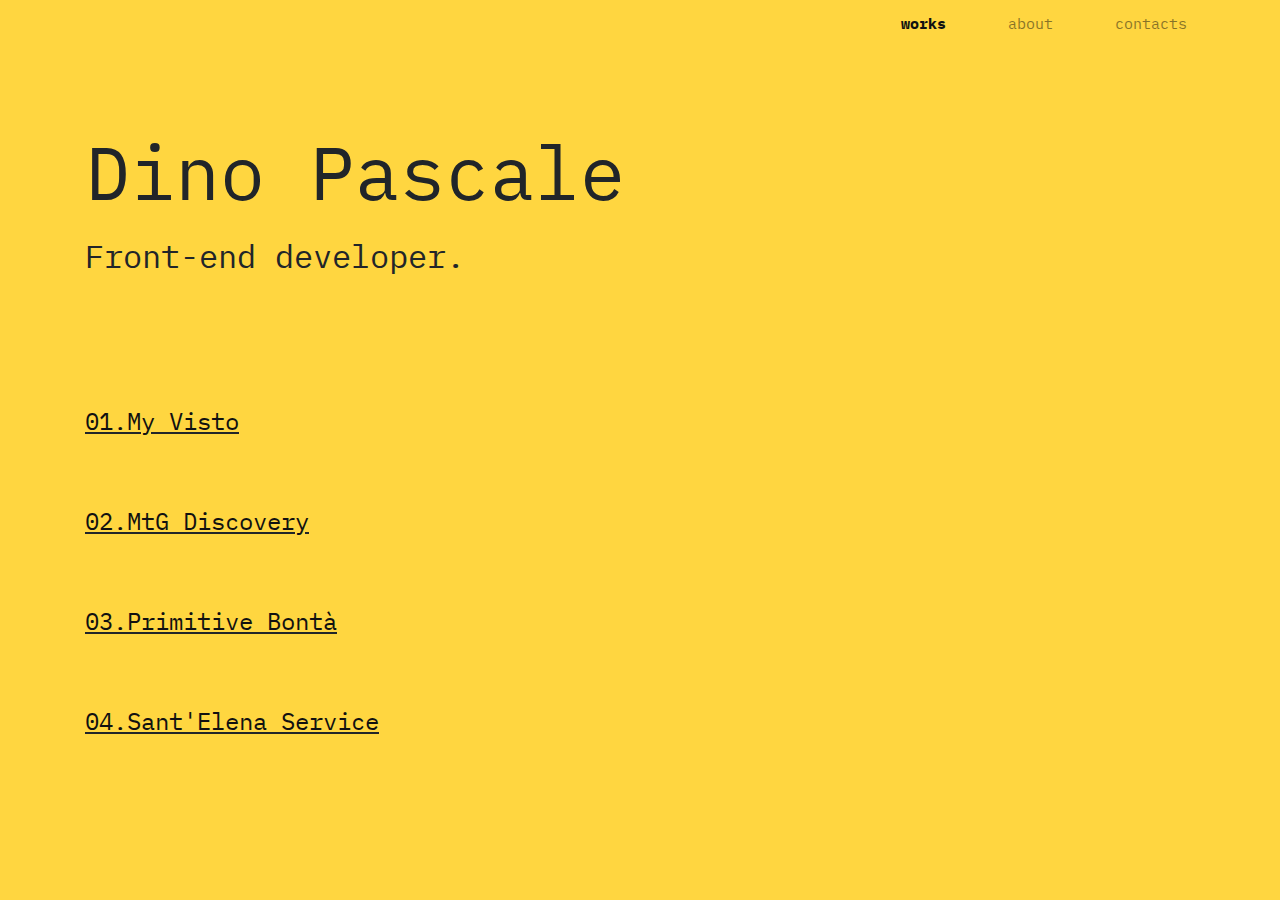
==== index.html @ 56439adc "better bottom bar UX" ====
<!DOCTYPE html><html><head><meta charset=utf-8><meta name=viewport content="width=device-width,initial-scale=1"><title>Dino Pascale - Front End Dev</title><link href="https://fonts.googleapis.com/css?family=IBM+Plex+Mono" rel=stylesheet><link rel=apple-touch-icon sizes=180x180 href=/apple-touch-icon.png><link rel=icon type=image/png sizes=32x32 href=/favicon-32x32.png><link rel=icon type=image/png sizes=16x16 href=/favicon-16x16.png><link rel=manifest href=/site.webmanifest><link rel=mask-icon href=/safari-pinned-tab.svg color=#5bbad5><meta name=msapplication-TileColor content=#da532c><meta name=theme-color content=#ffffff><link href=/static/css/app.444798cd7ded17d942bd62f566449132.css rel=stylesheet></head><body><div id=app></div><script type=text/javascript src=/static/js/manifest.121af73f78ad53e9c118.js></script><script type=text/javascript src=/static/js/vendor.e230e32aa251f1a2d956.js></script><script type=text/javascript src=/static/js/app.e3650a2607b8b987b3db.js></script></body></html>
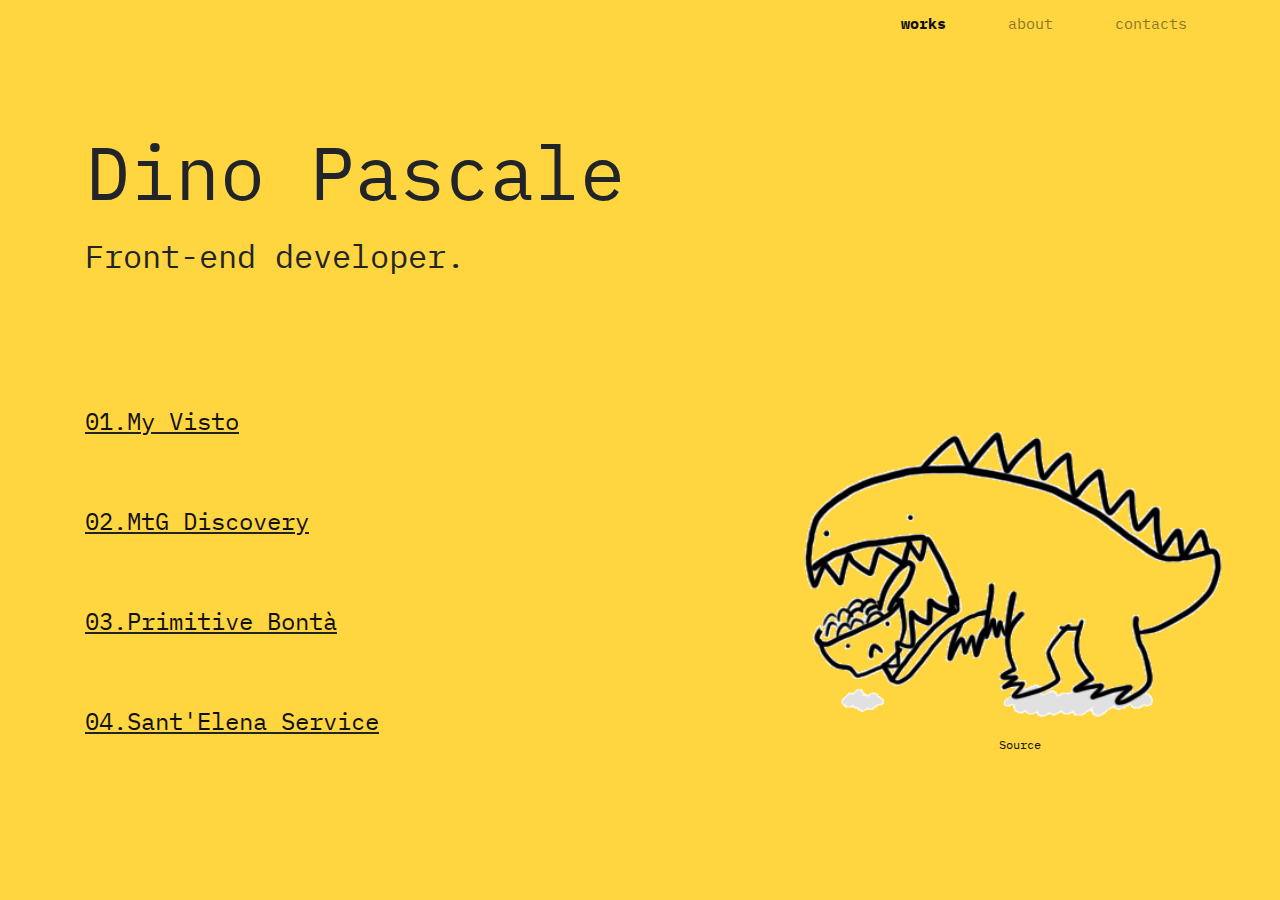
==== commit f10a0bf2: "img in home" ====
--- a/index.html
+++ b/index.html
@@ -1 +1 @@
-<!DOCTYPE html><html><head><meta charset=utf-8><meta name=viewport content="width=device-width,initial-scale=1"><title>Dino Pascale - Front End Dev</title><link href="https://fonts.googleapis.com/css?family=IBM+Plex+Mono" rel=stylesheet><link rel=apple-touch-icon sizes=180x180 href=/apple-touch-icon.png><link rel=icon type=image/png sizes=32x32 href=/favicon-32x32.png><link rel=icon type=image/png sizes=16x16 href=/favicon-16x16.png><link rel=manifest href=/site.webmanifest><link rel=mask-icon href=/safari-pinned-tab.svg color=#5bbad5><meta name=msapplication-TileColor content=#da532c><meta name=theme-color content=#ffffff><link href=/static/css/app.444798cd7ded17d942bd62f566449132.css rel=stylesheet></head><body><div id=app></div><script type=text/javascript src=/static/js/manifest.121af73f78ad53e9c118.js></script><script type=text/javascript src=/static/js/vendor.e230e32aa251f1a2d956.js></script><script type=text/javascript src=/static/js/app.e3650a2607b8b987b3db.js></script></body></html>+<!DOCTYPE html><html><head><meta charset=utf-8><meta name=viewport content="width=device-width,initial-scale=1"><title>Dino Pascale - Front End Dev</title><link href="https://fonts.googleapis.com/css?family=IBM+Plex+Mono" rel=stylesheet><link rel=apple-touch-icon sizes=180x180 href=/apple-touch-icon.png><link rel=icon type=image/png sizes=32x32 href=/favicon-32x32.png><link rel=icon type=image/png sizes=16x16 href=/favicon-16x16.png><link rel=manifest href=/site.webmanifest><link rel=mask-icon href=/safari-pinned-tab.svg color=#5bbad5><meta name=msapplication-TileColor content=#da532c><meta name=theme-color content=#ffffff><link href=/static/css/app.8baf8853236ff464d6edb6bae694fe90.css rel=stylesheet></head><body><div id=app></div><script type=text/javascript src=/static/js/manifest.121af73f78ad53e9c118.js></script><script type=text/javascript src=/static/js/vendor.e230e32aa251f1a2d956.js></script><script type=text/javascript src=/static/js/app.b9dfefa46fae0f9e2f58.js></script></body></html>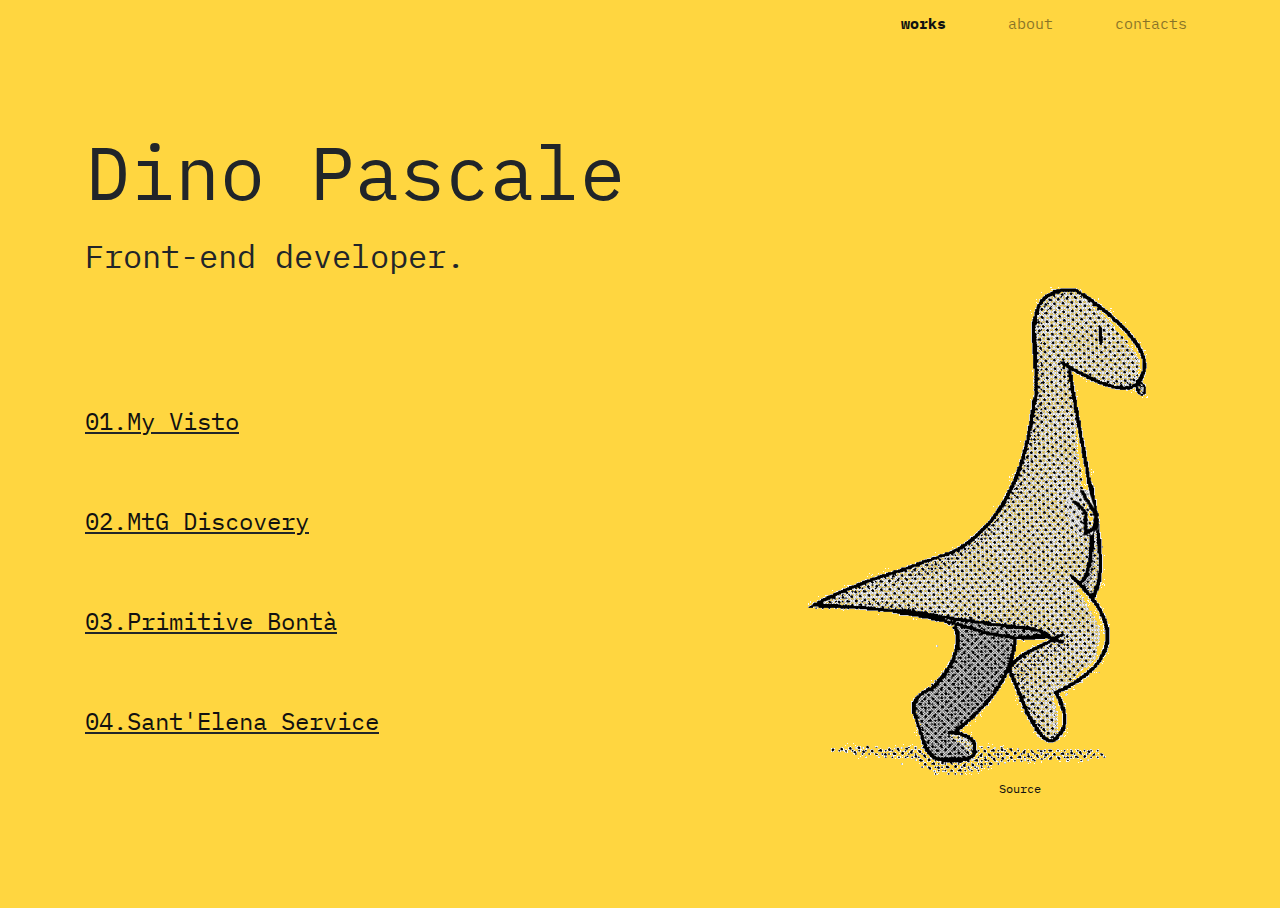
==== commit bc778936: "changed image" ====
--- a/index.html
+++ b/index.html
@@ -1 +1 @@
-<!DOCTYPE html><html><head><meta charset=utf-8><meta name=viewport content="width=device-width,initial-scale=1"><title>Dino Pascale - Front End Dev</title><link href="https://fonts.googleapis.com/css?family=IBM+Plex+Mono" rel=stylesheet><link rel=apple-touch-icon sizes=180x180 href=/apple-touch-icon.png><link rel=icon type=image/png sizes=32x32 href=/favicon-32x32.png><link rel=icon type=image/png sizes=16x16 href=/favicon-16x16.png><link rel=manifest href=/site.webmanifest><link rel=mask-icon href=/safari-pinned-tab.svg color=#5bbad5><meta name=msapplication-TileColor content=#da532c><meta name=theme-color content=#ffffff><link href=/static/css/app.8baf8853236ff464d6edb6bae694fe90.css rel=stylesheet></head><body><div id=app></div><script type=text/javascript src=/static/js/manifest.121af73f78ad53e9c118.js></script><script type=text/javascript src=/static/js/vendor.e230e32aa251f1a2d956.js></script><script type=text/javascript src=/static/js/app.b9dfefa46fae0f9e2f58.js></script></body></html>+<!DOCTYPE html><html><head><meta charset=utf-8><meta name=viewport content="width=device-width,initial-scale=1"><title>Dino Pascale - Front End Dev</title><link href="https://fonts.googleapis.com/css?family=IBM+Plex+Mono" rel=stylesheet><link rel=apple-touch-icon sizes=180x180 href=/apple-touch-icon.png><link rel=icon type=image/png sizes=32x32 href=/favicon-32x32.png><link rel=icon type=image/png sizes=16x16 href=/favicon-16x16.png><link rel=manifest href=/site.webmanifest><link rel=mask-icon href=/safari-pinned-tab.svg color=#5bbad5><meta name=msapplication-TileColor content=#da532c><meta name=theme-color content=#ffffff><link href=/static/css/app.d6c41c59d0a02c7fffa979915af74f83.css rel=stylesheet></head><body><div id=app></div><script type=text/javascript src=/static/js/manifest.121af73f78ad53e9c118.js></script><script type=text/javascript src=/static/js/vendor.e230e32aa251f1a2d956.js></script><script type=text/javascript src=/static/js/app.05e307673b3b96150803.js></script></body></html>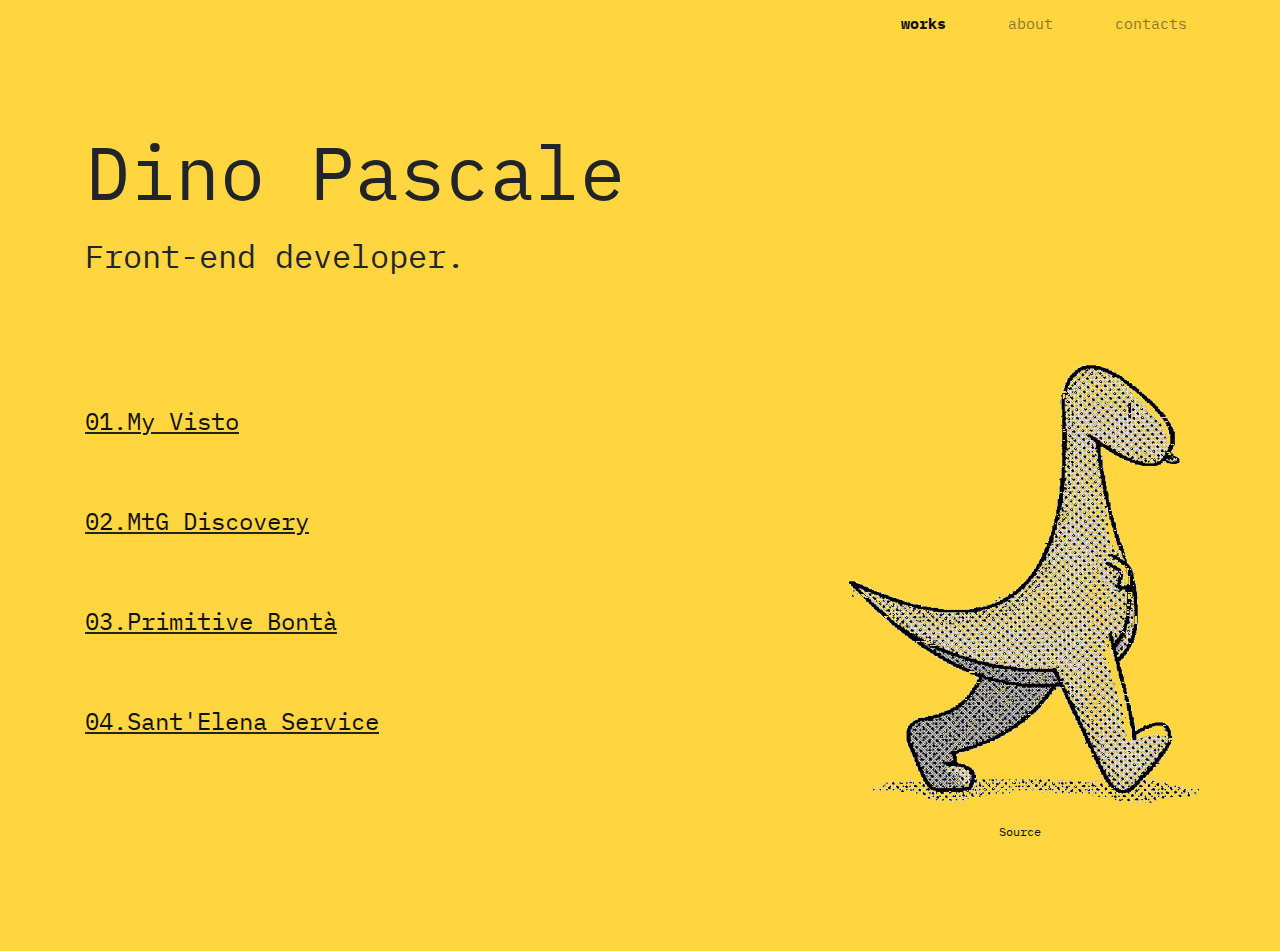
==== commit 7fc80193: "better home img" ====
--- a/index.html
+++ b/index.html
@@ -1 +1 @@
-<!DOCTYPE html><html><head><meta charset=utf-8><meta name=viewport content="width=device-width,initial-scale=1"><title>Dino Pascale - Front End Dev</title><link href="https://fonts.googleapis.com/css?family=IBM+Plex+Mono" rel=stylesheet><link rel=apple-touch-icon sizes=180x180 href=/apple-touch-icon.png><link rel=icon type=image/png sizes=32x32 href=/favicon-32x32.png><link rel=icon type=image/png sizes=16x16 href=/favicon-16x16.png><link rel=manifest href=/site.webmanifest><link rel=mask-icon href=/safari-pinned-tab.svg color=#5bbad5><meta name=msapplication-TileColor content=#da532c><meta name=theme-color content=#ffffff><link href=/static/css/app.d6c41c59d0a02c7fffa979915af74f83.css rel=stylesheet></head><body><div id=app></div><script type=text/javascript src=/static/js/manifest.121af73f78ad53e9c118.js></script><script type=text/javascript src=/static/js/vendor.e230e32aa251f1a2d956.js></script><script type=text/javascript src=/static/js/app.05e307673b3b96150803.js></script></body></html>+<!DOCTYPE html><html><head><meta charset=utf-8><meta name=viewport content="width=device-width,initial-scale=1"><title>Dino Pascale - Front End Dev</title><link href="https://fonts.googleapis.com/css?family=IBM+Plex+Mono" rel=stylesheet><link rel=apple-touch-icon sizes=180x180 href=/apple-touch-icon.png><link rel=icon type=image/png sizes=32x32 href=/favicon-32x32.png><link rel=icon type=image/png sizes=16x16 href=/favicon-16x16.png><link rel=manifest href=/site.webmanifest><link rel=mask-icon href=/safari-pinned-tab.svg color=#5bbad5><meta name=msapplication-TileColor content=#da532c><meta name=theme-color content=#ffffff><link href=/static/css/app.d6c41c59d0a02c7fffa979915af74f83.css rel=stylesheet></head><body><div id=app></div><script type=text/javascript src=/static/js/manifest.792cb4bed58f815be4e5.js></script><script type=text/javascript src=/static/js/vendor.99d40db697d53107eff8.js></script><script type=text/javascript src=/static/js/app.398aac77c0210e6d8a2b.js></script></body></html>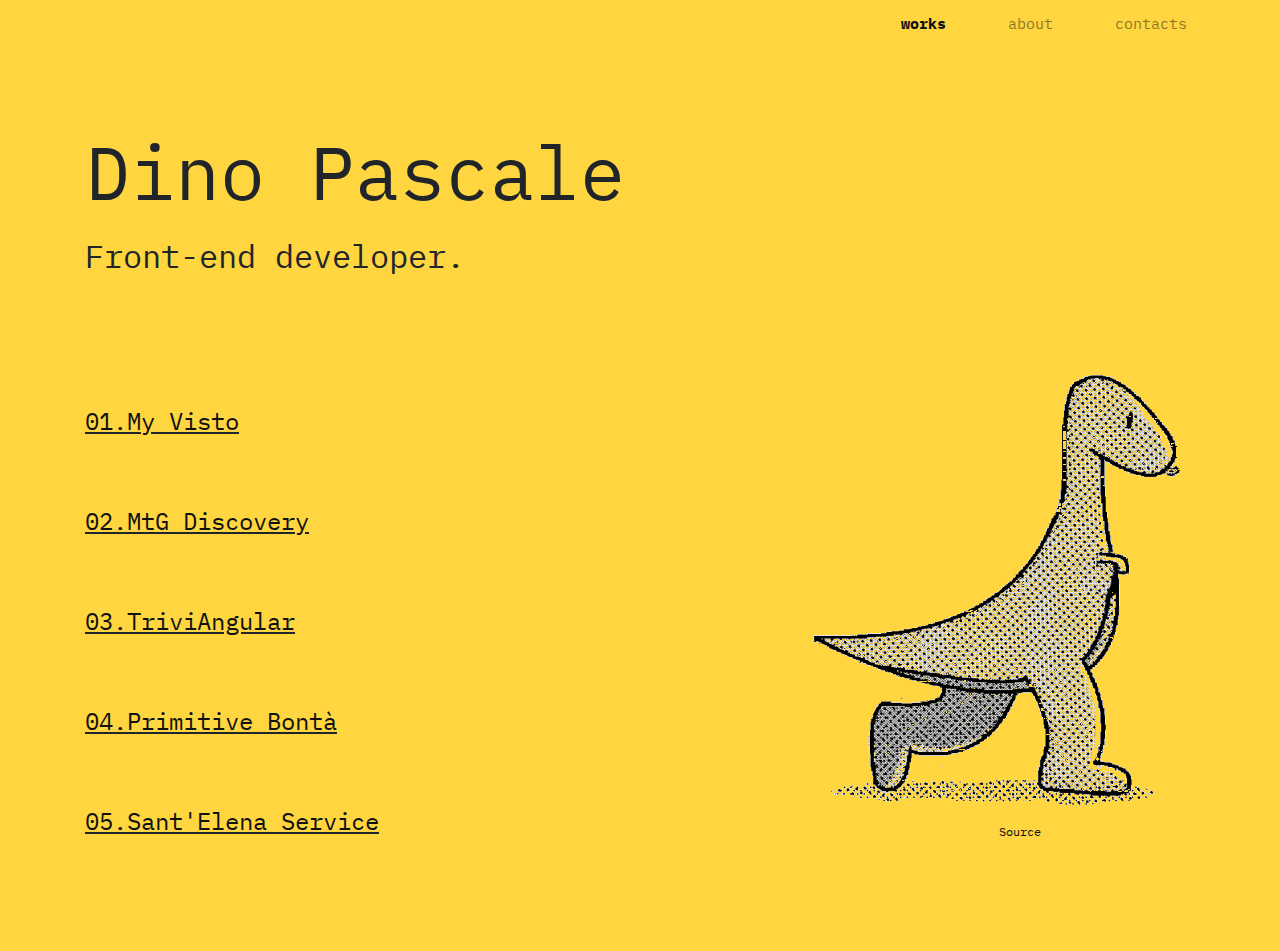
==== commit 6e699dcc: "added angular and trivia app" ====
--- a/index.html
+++ b/index.html
@@ -1 +1 @@
-<!DOCTYPE html><html><head><meta charset=utf-8><meta name=viewport content="width=device-width,initial-scale=1"><title>Dino Pascale - Front End Dev</title><link href="https://fonts.googleapis.com/css?family=IBM+Plex+Mono" rel=stylesheet><link rel=apple-touch-icon sizes=180x180 href=/apple-touch-icon.png><link rel=icon type=image/png sizes=32x32 href=/favicon-32x32.png><link rel=icon type=image/png sizes=16x16 href=/favicon-16x16.png><link rel=manifest href=/site.webmanifest><link rel=mask-icon href=/safari-pinned-tab.svg color=#5bbad5><meta name=msapplication-TileColor content=#da532c><meta name=theme-color content=#ffffff><link href=/static/css/app.d6c41c59d0a02c7fffa979915af74f83.css rel=stylesheet></head><body><div id=app></div><script type=text/javascript src=/static/js/manifest.792cb4bed58f815be4e5.js></script><script type=text/javascript src=/static/js/vendor.99d40db697d53107eff8.js></script><script type=text/javascript src=/static/js/app.398aac77c0210e6d8a2b.js></script></body></html>+<!DOCTYPE html><html><head><meta charset=utf-8><meta name=viewport content="width=device-width,initial-scale=1"><title>Dino Pascale - Front End Dev</title><link href="https://fonts.googleapis.com/css?family=IBM+Plex+Mono" rel=stylesheet><link rel=apple-touch-icon sizes=180x180 href=/apple-touch-icon.png><link rel=icon type=image/png sizes=32x32 href=/favicon-32x32.png><link rel=icon type=image/png sizes=16x16 href=/favicon-16x16.png><link rel=manifest href=/site.webmanifest><link rel=mask-icon href=/safari-pinned-tab.svg color=#5bbad5><meta name=msapplication-TileColor content=#da532c><meta name=theme-color content=#ffffff><link href=/static/css/app.27ef8f8588bab8695a479d10af60c29f.css rel=stylesheet></head><body><div id=app></div><script type=text/javascript src=/static/js/manifest.24f8e4de45a42cb72bf0.js></script><script type=text/javascript src=/static/js/vendor.5e3b9855f0b87bff0bac.js></script><script type=text/javascript src=/static/js/app.f387b7f883c5d0f5eb4b.js></script></body></html>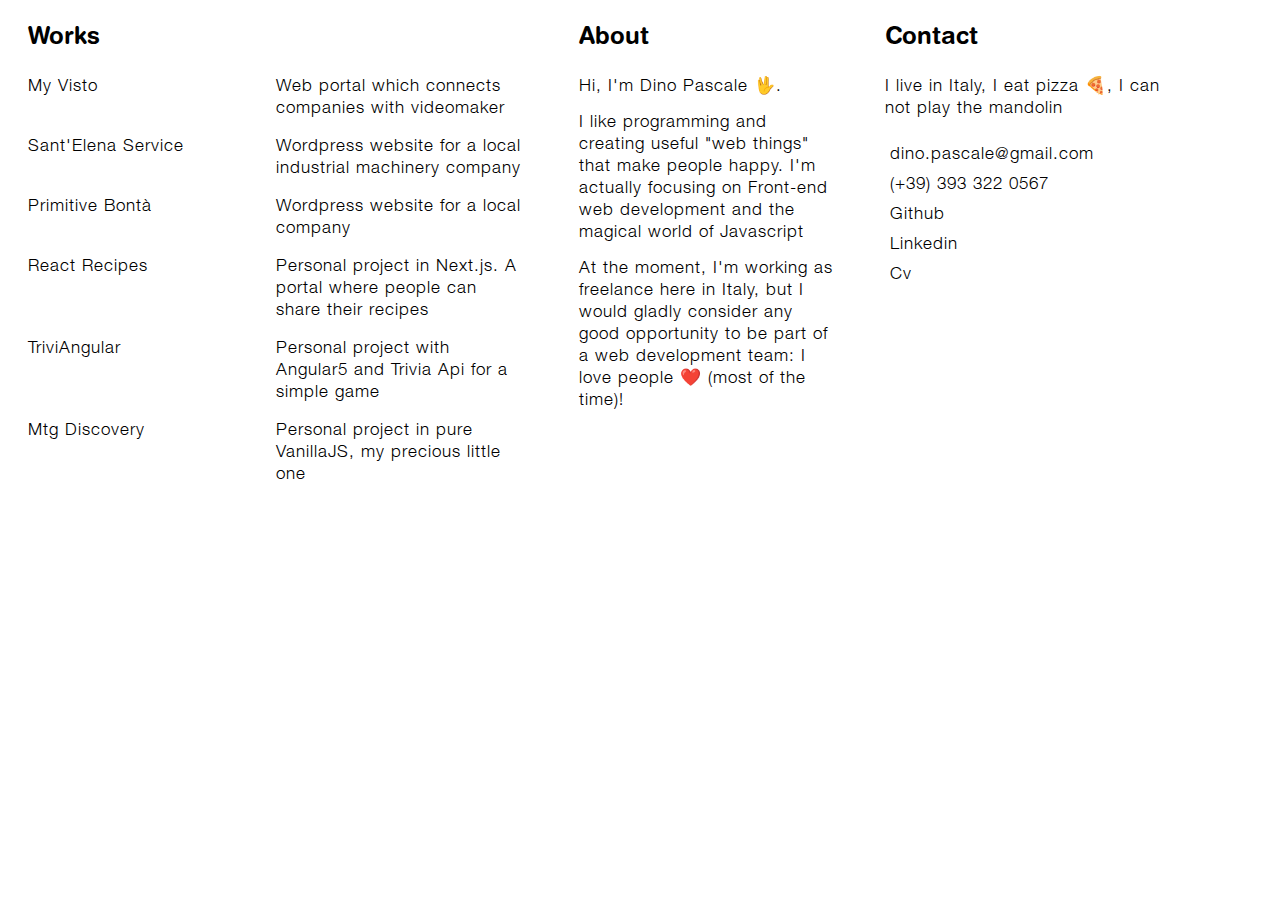
==== commit 11e8575a: "New brutalist version of the website" ====
--- a/index.html
+++ b/index.html
@@ -1 +1 @@
-<!DOCTYPE html><html><head><meta charset=utf-8><meta name=viewport content="width=device-width,initial-scale=1"><title>Dino Pascale - Front End Dev</title><link href="https://fonts.googleapis.com/css?family=IBM+Plex+Mono" rel=stylesheet><link rel=apple-touch-icon sizes=180x180 href=/apple-touch-icon.png><link rel=icon type=image/png sizes=32x32 href=/favicon-32x32.png><link rel=icon type=image/png sizes=16x16 href=/favicon-16x16.png><link rel=manifest href=/site.webmanifest><link rel=mask-icon href=/safari-pinned-tab.svg color=#5bbad5><meta name=msapplication-TileColor content=#da532c><meta name=theme-color content=#ffffff><link href=/static/css/app.27ef8f8588bab8695a479d10af60c29f.css rel=stylesheet></head><body><div id=app></div><script type=text/javascript src=/static/js/manifest.24f8e4de45a42cb72bf0.js></script><script type=text/javascript src=/static/js/vendor.5e3b9855f0b87bff0bac.js></script><script type=text/javascript src=/static/js/app.f387b7f883c5d0f5eb4b.js></script></body></html>+<!DOCTYPE html><!DOCTYPE html><html lang="en"><head><meta charset="UTF-8"><meta name="viewport" content="width=device-width, initial-scale=1.0"><meta http-equiv="X-UA-Compatible" content="ie-edge"><title>Dino.</title><link href="main.css" rel="stylesheet"></head><body><div class="app-container"><div class="header-container"><ul class="header"><li class="works"> <a href="/">Works</a></li><li class="about only-desktop"><a href="/">About</a></li><li class="contacts only-desktop"><a href="/">Contact</a></li></ul></div><svg id="logo" width="110.54mm" height="163.59mm" version="1.1" viewBox="0 0 110.54 163.59" xmlns="http://www.w3.org/2000/svg" xmlns:cc="http://creativecommons.org/ns#" xmlns:dc="http://purl.org/dc/elements/1.1/" xmlns:rdf="http://www.w3.org/1999/02/22-rdf-syntax-ns#"><g transform="translate(-49.73 -61.062)"><g class="fill-animation" transform="matrix(1.3074 0 0 1.3074 38.218 60.389)" fill="none" stroke="#000" stroke-width=".40476"><path d="m93.337 69.182c-0.26138-0.57524-2.8376 4.6915-7.7845 6.9154-4.8494 2.18-12.393 1.3651-16.389-7.0304-4.6364-9.7858-6.7701-20.896-8.4686-31.466-1.7182-10.692-2.9054-18.585-4.5166-21.816-1.3532-2.7137-3.1801-6.8566-7.1858-9.8916-4.0612-3.077-9.5856-4.5313-18.446-2.217-8.5356 2.2226-14.409 4.4471-17.906 6.9399-3.4829 2.4828-4.52 5.1812-3.4089 8.1517 0.10324 0.60133 0.097912 1.1008 0.20009 1.602 0.41337 1.5001 1.1701 1.9246 1.7267 0.93252 0.55315-1.0837 1.4168-0.77295 2.0644 0.64739 0.64226 1.4086 1.3089 1.2421 1.6371-0.45705 0.32525-1.684 1.2927-1.6778 2.1813 0.16398 0.8782 1.7219 1.9853 1.68 2.3978-0.12285 0.40936-1.789 1.4707-2.1726 2.3805-0.72193 0.90097 1.4366 2.3291 1.407 3.1458-0.0848 0.2029-0.39769 0.41038-0.59144 0.6189-0.78688 0.43311 0.01644 0.86609 0.03308 1.2989 0.04991 0.11735 0.20724 0.23559 0.41614 0.36146 0.8269 0.49619 1.5325 1.3772 1.7943 2.0842 0.59448 0.2028-0.29696 0.17701-0.80715-0.06681-1.3271 0.99961 0.02754 6.9584 0.2014 7.958 0.22894-2.5211 1.1027-5.0714 2.1722-7.6931 3.2418-1.3404-0.87344-2.3152-0.81113-2.2856 0.20158 0.03553 1.2176-0.95833 1.1677-2.188 0.0062-1.2311-1.1629-1.7618-0.67567-1.2969 1.054 0.11745 0.50834 0.12122 0.81083 0.12362 1.0121-0.01257 0.0052-0.8662 0.35917-0.87878 0.36439-0.33214-0.11478-0.77537-0.33456-1.2193-0.75441-1.5512-1.3675-2.5344-0.90015-2.2048 0.91604 0.10994 0.505 0.10932 0.80618 0.10793 1.2065-0.48844 0.20106-1.0687 0.43979-1.5571 0.64084-0.11015-0.10416-0.33206-0.11235-0.44118-0.31636-1.4312-1.0512-2.76-0.69321-2.8956 0.80129-0.11912 0.49548-0.23569 0.79141-0.46152 0.98408 0.0087-0.0031-0.79226 0.2792-0.78358 0.27614-0.33337-0.0096-0.66246-0.21826-0.98874-0.52615-0.97531-1.0219-1.9834-0.44807-2.1354 1.1463-0.134 0.89543 0.73504 1.6093 2.0688 1.8446 0.88217 0.52332 2.4359 0.86434 4.9045 0.96042 5.8406 0.0272 11.11-1.6688 14.019 0.5101 1.0531 0.79686 1.6107 7.7508 1.8321 16.769-0.11232 0.09301-0.33753 0.27939-0.44751 0.4747-1.9052 1.575-4.7113 0.9524-7.004 1.391-1.0372 0.22902-2.1865 0.45107-3.3361 0.88064-0.91977 0.34369-2.1837 0.56552-2.634 1.3471-0.3373 0.58544-0.3204 1.5946-0.07713 2.2169 0.12091 0.3093 0.71953 1.2609 1.0635 1.0813 0.3457-0.07787 0.32802-0.88925 0.43767-1.1856 0.69384-0.05449 0.60135 1.0549 1.0396-0.13102 0.21883-0.59218 0.09738-0.90588 0.90487-1.0511 1.3897-0.30833 3.1284 0.2318 4.5346 0.44886 0.81721 0.16857 1.632 0.23717 2.3302 0.29689 0.46583 0.03985 1.276 0.0074 1.5192 0.33696 0.72786 0.88792-1.3408 1.5233-1.795 1.8948-1.0233 0.731-1.8061 1.6867-2.5943 2.5406-0.44651 0.5753-1.2394 1.3269-1.2085 2.1499 0.01934 0.51428 0.7736 1.8177 1.1433 2.1647 0.60852 0.47167 0.97294 0.71561 1.1862 0.21947 0.1043-0.29995-0.13199-0.32322 0.09055-0.61144-0.0046-0.10412 0.59055 0.05836 0.70882 0.07015 0.20812-0.6003-0.75376-1.1075-0.66173-1.7174 0.20112-0.80546 1.5925-1.19 2.2832-1.4331 0.46174-0.16255 1.8424-0.64935 2.3251-0.29132 0.11727 0.01153 0.12207 0.1157 0.24422 0.23155 0.1584 7.1188 0.26751 14.788-0.02134 20.558-0.29473 5.8871-1.0209 10.044-2.1717 10.617-4.265 2.1835-6.7247 2.2048-4.8189 4.3444 2.827 0.49312 5.6979 1.0271 8.5859 1.5793 0 0-0.26246-3.4762 0.74814-6.7343 1.0102-3.2567 3.3157-6.4197 8.644-5.9831 5.3808 0.55905 7.7841 4.4297 8.9181 8.4368 1.1254 3.9764 0.85826 7.9048 0.85826 7.9048s-8.1692 0.0776-5.5378 3.1806c3.486 0.70695 6.9451 1.3899 10.341 2.0127 0 0-1.275-5.5964 0.0014-10.579 1.326-5.1758 5.1539-9.4843 14.307-9.7084 7.7623-0.24416 12.979-4.1373 16.212-8.8103 3.0903-4.4671 4.1617-9.2264 3.9737-9.6125zm-56.513-57.965c-0.6244-0.0151-1.3249-0.55997-1.4267-1.1963-0.10171-0.6361 0.30421-1.2675 0.9194-1.2564 0.61609 0.011189 1.3319 0.55817 1.4407 1.2003 0.21227 0.64459-0.20467 1.27-0.93341 1.2524z" fill="none" stroke="#333" stroke-width=".40476"/></g><g class="fill-animation delay" transform="scale(1.0719 .93294)" fill="none" stroke="#000" stroke-width=".40476" style="font-feature-settings:normal;font-variant-caps:normal;font-variant-ligatures:normal;font-variant-numeric:normal" aria-label="dino. "><path d="m63.731 240.8q-3.2563 0-5.7707-1.319-2.5144-1.3602-3.9159-3.8334-1.4015-2.4732-1.4015-5.7295t1.3602-5.6883q1.3602-2.432 3.8334-3.751 2.4732-1.319 5.7295-1.319 3.009 0 4.9463 1.2778l0.45342-9.8927 0.12366-2.8854q0.04122-0.98927 0.86561-1.5664 0.82439-0.61829 2.061-0.61829 1.3602 0 2.2259 0.74195 0.90683 0.70073 0.78317 1.7724-0.24732 2.061-0.49464 9.1508-0.2061 7.0486-0.2061 12.448 0 4.5754 0.2061 5.5234 0.2061 0.78317 1.0717 2.1022 0.24732 0.37098 0.24732 0.86562 0 1.0305-0.98927 1.8961-0.94805 0.82439-2.1022 0.82439-0.53586 0-1.0305-0.16488-0.49463-0.12366-0.78317-0.37098-1.2366-0.94805-1.8137-2.3083-2.2259 2.8442-5.3998 2.8442zm0.04122-4.699q1.2366 0 2.3083-0.65952 1.0717-0.65951 1.69-1.69 0.65951-1.0717 0.65951-2.1846v-6.1417q-0.45342-0.57708-1.8961-1.1129-1.4015-0.57708-2.6793-0.57708-2.4732 0-3.8746 1.69-1.3602 1.6488-1.3602 4.5754 0 2.7205 1.4427 4.4105 1.4839 1.69 3.7098 1.69z" style="font-feature-settings:normal;font-variant-caps:normal;font-variant-ligatures:normal;font-variant-numeric:normal"/><path d="m84.044 218.87q-1.6488 0-2.7205-1.0305-1.0305-1.0717-1.0305-2.6793t1.0305-2.5968q1.0717-1.0305 2.7617-1.0305 1.6488 0 2.6793 1.0305 1.0305 0.98927 1.0305 2.5556 0 1.6076-1.0717 2.6793-1.0305 1.0717-2.6793 1.0717zm-0.57707 21.269q-1.319 0-2.1846-0.65951-0.86561-0.65951-0.82439-1.7724l0.32976-15.21q0.04122-1.1129 0.86561-1.7312 0.82439-0.65951 2.1434-0.65951 1.3602 0 2.2259 0.65951 0.86561 0.65952 0.82439 1.8137l-0.32976 15.169q-0.04122 1.1129-0.90683 1.7724-0.82439 0.61829-2.1434 0.61829z" style="font-feature-settings:normal;font-variant-caps:normal;font-variant-ligatures:normal;font-variant-numeric:normal"/><path d="m104.98 219.33q3.6273 0 5.6059 2.5556 2.0198 2.5144 2.0198 7.4608l-0.0412 9.3156q0 0.86561-0.86561 1.319-0.8244 0.45341-2.061 0.45341-1.1954 0-2.1434-0.41219-0.90683-0.4122-0.90683-1.1542l0.0412-9.5629q0-3.009-0.65952-4.2044-0.65951-1.1954-2.061-1.1954-1.1954 0-1.8961 1.0717-0.70073 1.0717-1.1954 4.1632-0.28854 1.7312-0.28854 3.8334l0.0412 5.3173q0 1.0717-0.82439 1.6488-0.78317 0.53585-2.1434 0.53585-1.4015 0-2.2259-0.57707-0.78317-0.57708-0.78317-1.6076 0-8.5737-0.24732-13.355-0.04122-0.49463-0.24732-0.90683-0.16488-0.45342-0.4122-0.82439-0.24732-0.37098-0.37098-0.57708-0.24732-0.45341-0.24732-0.90683 0-0.86561 0.98927-1.6076 1.0305-0.78317 1.9785-0.78317 0.45342 0 0.86561 0.28853 0.45342 0.28854 0.98927 0.94806 0.45342 0.57707 0.65951 1.0305 0.2061 0.45342 0.2061 1.0305v0.37098q0.74195-1.5663 2.2259-2.5968 1.5251-1.0717 3.9983-1.0717z" style="font-feature-settings:normal;font-variant-caps:normal;font-variant-ligatures:normal;font-variant-numeric:normal"/><path d="m127.29 240.51q-5.2349 0-8.3264-2.7205-3.0502-2.7617-3.0502-7.7081 0-3.2151 1.3602-5.7295 1.3602-2.5144 3.8334-3.9159 2.5144-1.4015 5.8944-1.4015 3.4212 0 6.0181 1.4427 2.5968 1.4427 3.9983 4.0395 1.4427 2.5556 1.4427 5.8532 0 4.8227-3.009 7.502-3.009 2.638-8.1615 2.638zm-0.0824-4.5754q2.5144 0 3.8746-1.4015 1.4015-1.4427 1.4015-4.2456 0-2.7617-1.3602-4.699-1.319-1.9785-3.9159-1.9785-2.432 0-3.8746 1.7724-1.4427 1.7724-1.4427 4.7402 0 2.8854 1.4015 4.3693 1.4015 1.4427 3.9159 1.4427z" style="font-feature-settings:normal;font-variant-caps:normal;font-variant-ligatures:normal;font-variant-numeric:normal"/><path d="m145.98 240.39q-1.4427 0-2.432-0.94805-0.94805-0.98927-0.94805-2.4732 0-1.5251 0.98927-2.5556 1.0305-1.0305 2.5144-1.0305 1.3602 0 2.3907 1.0717t1.0305 2.5144q0 1.4015-1.0717 2.432-1.0305 0.98927-2.4732 0.98927z" style="font-feature-settings:normal;font-variant-caps:normal;font-variant-ligatures:normal;font-variant-numeric:normal"/></g></g></svg><div class="content"><section class="project__links"><div class="link__row"><a class="project__link" href="my-visto.html">My Visto</a><a class="project__link description" href="my-visto.html">Web portal which connects companies with videomaker</a></div><div class="link__row"><a class="project__link" href="sant-elena.html">Sant'Elena Service</a><a class="project__link description" href="sant-elena.html">Wordpress website for a local industrial machinery company</a></div><div class="link__row"><a class="project__link" href="primitive.html">Primitive Bontà</a><a class="project__link description" href="primitive.html">Wordpress website for a local company</a></div><div class="link__row"><a class="project__link" href="react-recipes.html">React Recipes</a><a class="project__link description" href="react-recipes.html">Personal project in Next.js. A portal where people can share their recipes</a></div><div class="link__row"><a class="project__link" href="trivia-angular.html">TriviAngular</a><a class="project__link description" href="trivia-angular.html">Personal project with Angular5 and Trivia Api for a simple game</a></div><div class="link__row"><a class="project__link" href="mtg-discovery.html">Mtg Discovery</a><a class="project__link description" href="mtg-discovery.html">Personal project in pure VanillaJS, my precious little one</a></div></section><section class="section__about"><div class="section_header"><h2 class="about">About</h2></div><p>Hi, I'm Dino Pascale 🖖. </p><br><br><p>I like programming and creating useful "web things" that make people happy.  I'm actually focusing on Front-end web development and the magical world of Javascript</p><br><br><p>At the moment, I'm working as freelance here in Italy, but I would gladly consider any good opportunity to be part of a web development team: I love people ❤️ (most of the time)!</p></section><section class="section__contacts"><div class="section_header"><h2 class="contacts">Contacts</h2></div><p>I live in Italy, I eat pizza 🍕, I can not play the mandolin</p><ul class="contacts__list"><li><a class="email" href="mailto:dino.pascale@gmail.com">dino.pascale@gmail.com</a></li><li>(+39) 393 322 0567</li><li><a class="github" href="https://github.com/dinopascale" target="_blank">Github</a></li><li><a class="linkedin" href="https://www.linkedin.com/in/dino-pascale-41067966/" target="_blank">Linkedin</a></li><li><a class="cv" href="../assets/pdf/cv.pdf" target="_blank" download>Cv</a></li></ul></section></div></div><script type="text/javascript" src="index.js"></script></body></html>--- a/main.css
+++ b/main.css
@@ -0,0 +1,263 @@
+* {
+  -webkit-font-smoothing: antialiased;
+  -moz-osx-font-smoothing: grayscale;
+  box-sizing: border-box; }
+
+html,
+body {
+  font-size: 62.5%;
+  margin: 0;
+  overflow-x: hidden; }
+  @media (min-width: 64em) {
+    html,
+    body {
+      width: 100vw;
+      height: 100vh; } }
+
+.app-container {
+  width: 100%;
+  height: 100%;
+  padding: 2.4rem 2.8rem;
+  display: flex;
+  flex-flow: column;
+  position: relative; }
+
+.content {
+  padding-top: 2.4rem;
+  flex-grow: 1;
+  display: flex;
+  flex-flow: row wrap; }
+
+a:hover {
+  font-style: italic; }
+
+.only-desktop {
+  display: none; }
+  @media (min-width: 64em) {
+    .only-desktop {
+      display: block; } }
+
+@font-face {
+  font-family: 'Helvetica Neue LT Std 45 Light';
+  font-style: normal;
+  font-weight: normal;
+  src: local("Helvetica Neue LT Std 45 Light"), url("fonts/HelveticaNeueLTStd Lt.woff") format("woff"); }
+
+@font-face {
+  font-family: 'Helvetica Rounded LT Std Bold';
+  font-style: normal;
+  font-weight: normal;
+  src: local("Helvetica Rounded LT Std Bold"), url(fonts/HelveticaRoundedLTStd-Bd.woff) format("woff"); }
+
+* {
+  -webkit-font-smoothing: antialiased;
+  -moz-osx-font-smoothing: grayscale; }
+
+h1,
+h2,
+h3,
+h4,
+h5,
+h6 {
+  font-family: "Helvetica Neue LT Std 45 Light", sans-serif;
+  font-weight: 900; }
+
+p,
+li,
+a {
+  margin: 0; }
+
+a:hover {
+  color: #5cc8a8 !important; }
+
+h1 {
+  font-size: 6.4rem; }
+
+.front-title {
+  font-size: 6.4rem; }
+
+.fill-animation {
+  stroke-dasharray: 1000;
+  stroke-dashoffset: 1000;
+  animation: fillLogo 3s linear forwards; }
+  .fill-animation.delay {
+    animation-delay: 1.5s; }
+
+@keyframes fillLogo {
+  from {
+    stroke-dashoffset: 1000; }
+  to {
+    stroke-dashoffset: 0; } }
+
+.project__links {
+  flex: 1 1 100%; }
+  @media (min-width: 64em) {
+    .project__links {
+      flex: 0 0 45%; } }
+
+.link__row {
+  display: flex;
+  flex-flow: row wrap;
+  padding-bottom: 2.4rem; }
+  @media (min-width: 37.5em) {
+    .link__row {
+      padding-bottom: 1.6rem; } }
+  @media (min-width: 64em) {
+    .link__row {
+      padding-right: 10%; } }
+
+.project__link {
+  flex: 1 1 100%;
+  font-size: 1.7rem;
+  font-family: "Helvetica Neue LT Std 45 Light", sans-serif;
+  text-decoration: none;
+  line-height: 22px;
+  letter-spacing: 1px;
+  color: inherit; }
+  @media (min-width: 37.5em) {
+    .project__link {
+      flex: 0 0 50%;
+      min-height: 36px; } }
+  .project__link.description {
+    flex: 1 1 100%; }
+    @media (min-width: 37.5em) {
+      .project__link.description {
+        flex: 0 0 50%; } }
+
+.section_header h2 {
+  font-size: 2.4rem;
+  font-family: "Helvetica Rounded LT Std Bold", "sans-serif"; }
+
+@media (min-width: 64em) {
+  .section_header {
+    display: none; } }
+
+.section__about {
+  flex: 1 1 100%;
+  margin-top: 2rem; }
+  .section__about p {
+    font-size: 1.7rem;
+    line-height: 22px;
+    font-family: "Helvetica Neue LT Std 45 Light", sans-serif;
+    margin: 0;
+    letter-spacing: 1px; }
+    @media (min-width: 64em) {
+      .section__about p {
+        padding-right: 16%; } }
+  @media (min-width: 64em) {
+    .section__about {
+      flex: 0 0 25%;
+      margin-top: 0; } }
+
+.section__contacts {
+  flex: 1 1 100%;
+  font-size: 1.7rem;
+  font-family: "Helvetica Neue LT Std 45 Light", sans-serif;
+  letter-spacing: 1px;
+  margin-top: 2rem; }
+  .section__contacts p {
+    margin: 0;
+    line-height: 22px; }
+  @media (min-width: 64em) {
+    .section__contacts {
+      flex: 0 0 25%;
+      margin-top: 0; } }
+  .section__contacts .contacts__list {
+    margin: 2rem 0;
+    padding: 0;
+    list-style: none; }
+    .section__contacts .contacts__list li {
+      padding: 0.5rem; }
+    .section__contacts .contacts__list .email,
+    .section__contacts .contacts__list .github,
+    .section__contacts .contacts__list .linkedin,
+    .section__contacts .contacts__list .cv {
+      text-decoration: none;
+      color: inherit; }
+
+.header {
+  margin: 0;
+  display: flex;
+  flex-flow: row nowrap;
+  list-style: none;
+  padding: 0; }
+  .header .works,
+  .header .about,
+  .header .contacts {
+    font-size: 2.4rem;
+    font-family: "Helvetica Rounded LT Std Bold", "sans-serif"; }
+  .header a {
+    color: inherit;
+    text-decoration: none; }
+  .header a:hover {
+    font-style: italic;
+    cursor: pointer; }
+  .header .works {
+    width: 45%; }
+  .header .about,
+  .header .contacts {
+    width: 25%; }
+
+#logo {
+  display: none; }
+  @media (min-width: 64em) {
+    #logo {
+      display: inherit;
+      width: 250px;
+      height: 250px;
+      position: absolute;
+      bottom: 40px;
+      right: 0; } }
+
+.column__description {
+  flex: 1 1 100%; }
+  @media (min-width: 64em) {
+    .column__description {
+      flex: 0 0 25%; } }
+  .column__description .single_work__title {
+    margin: 0;
+    font-size: 2.8rem;
+    font-family: "Helvetica Rounded LT Std Bold", "sans-serif";
+    margin-bottom: 1.6rem; }
+  .column__description p,
+  .column__description .single_work__link,
+  .column__description .single_work__techs {
+    font-size: 1.7rem;
+    font-family: "Helvetica Neue LT Std 45 Light", sans-serif;
+    line-height: 25px;
+    letter-spacing: 1px; }
+  .column__description .single_work__link,
+  .column__description a {
+    color: inherit;
+    text-decoration: none; }
+  .column__description .single_works__tech_title {
+    margin: 1.6rem 0 0.8rem 0;
+    font-family: "Helvetica Rounded LT Std Bold", "sans-serif";
+    font-size: 1.8rem; }
+  .column__description .single_work__techs {
+    margin: 0;
+    padding: 0;
+    list-style: none;
+    font-size: 1.7rem; }
+
+.column__images {
+  flex: 0 0 75%; }
+  .column__images .grid__images {
+    width: calc(85% - 100px);
+    margin-left: auto;
+    height: 100%;
+    position: relative; }
+  .column__images .single__work_img {
+    position: absolute;
+    width: calc(75% - 100px);
+    max-width: 500px;
+    top: 20%;
+    left: 50%;
+    transform: translate(-50%, -20%); }
+    .column__images .single__work_img.active {
+      transform: translate(-50%, -20%); }
+    .column__images .single__work_img img {
+      max-height: 100%; }
+
+
+/*# sourceMappingURL=main.css.map*/